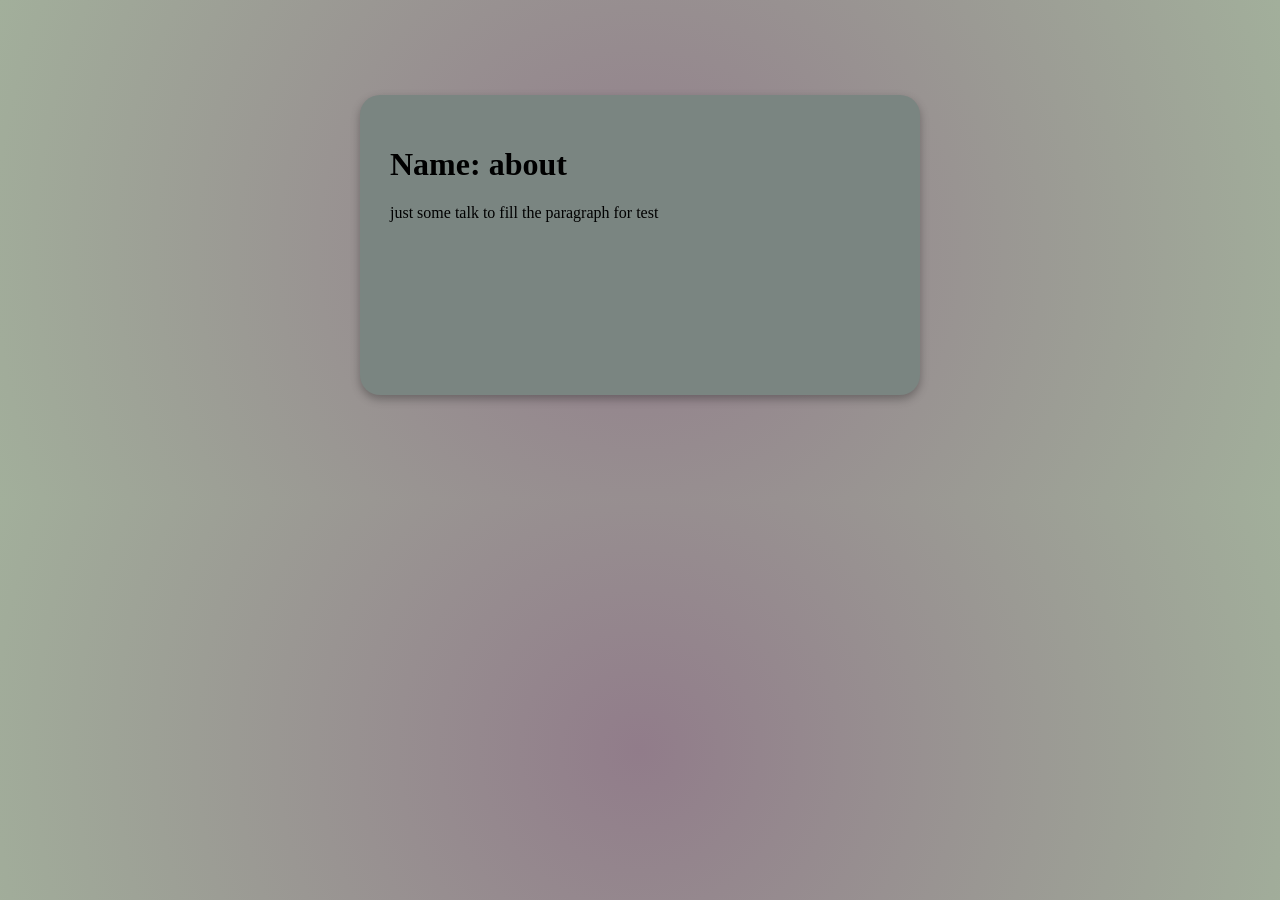
==== about.html @ db7a1335 "Add files via upload" ====
<!DOCTYPE html>
<html>
	<head>
		<title>i don't know right now</title>
		<link rel="stylesheet" href="style.css">
		<script src="script.js"></script>
	</head>
	<body>
		<div class="card highlight">
			<h1 class="name">Name: about</h1>
			<br>
			<p>just some talk to fill the paragraph for test</p>
		</div>
	</body>

</html>
---- style.css ----
body{
 background-image: radial-gradient( circle, #917C8A, #A2AF9B );
 }
 .name{
 height: 2px;
 }

 .card{
 color: black;
 background-color: #7A8581;
 border-radius: 20px;
 width: 500px;
 height: 240px;
 margin: 100px auto;
 padding: 30px;
 }
 .highlight {
    transform: translateY(-5px);
    box-shadow: 0 4px 10px rgba(0, 0, 0, 0.3);
    transition: transform 0.2s ease, box-shadow 0.2s ease;
}

.highlight:hover {
    transform: translateY(-10px);
    box-shadow: 0 6px 15px rgba(0, 0, 0, 0.4);
}
.about-bt{
background-color: #7d918e;
color: black;
border-radius: 20px;
border: 2px solid #1d2530;
width: 80px;
height: 40px;
margin: 0px auto;
}
#bt-menu{
height: 20px;
margin: 2px auto;
}
#homepage-img{
width: 200px;
height: 250px;
border-radius: 20px;
margin: -140px auto;
border: 2px solid #1d2530;
 
}
#bt-products{
float: right;
}
#bt-bar{
color: white;
background-color: #7A8581;
border-radius: 20px;
height: 0px;
width: auto;
padding: 30px;
}
.flag-button{
height:  auto;
width: 30px;
margin: -150px auto;
position:relative;
top: -10px;
}
#bt-debug{
position:relative;
top: -18px;
margin: 2px;
float: right;
}
#bt-email{
height: 45px;
position:relative;
top: 25px;
}
.text{
position:relative;
top: 20px;
}
#bt-ret-main{
position:relative;
top: -18px;
float: right;
margin: 2px;
}
#product1-img{
width: 200px;
height: 250px;
border-radius: 20px;
margin: 0px auto;
border: 2px solid #1d2530;
}
.product-img{
width: 200px;
height: 250px;
border-radius: 20px;
margin: 0px auto;
border: 2px solid #1d2530;
}
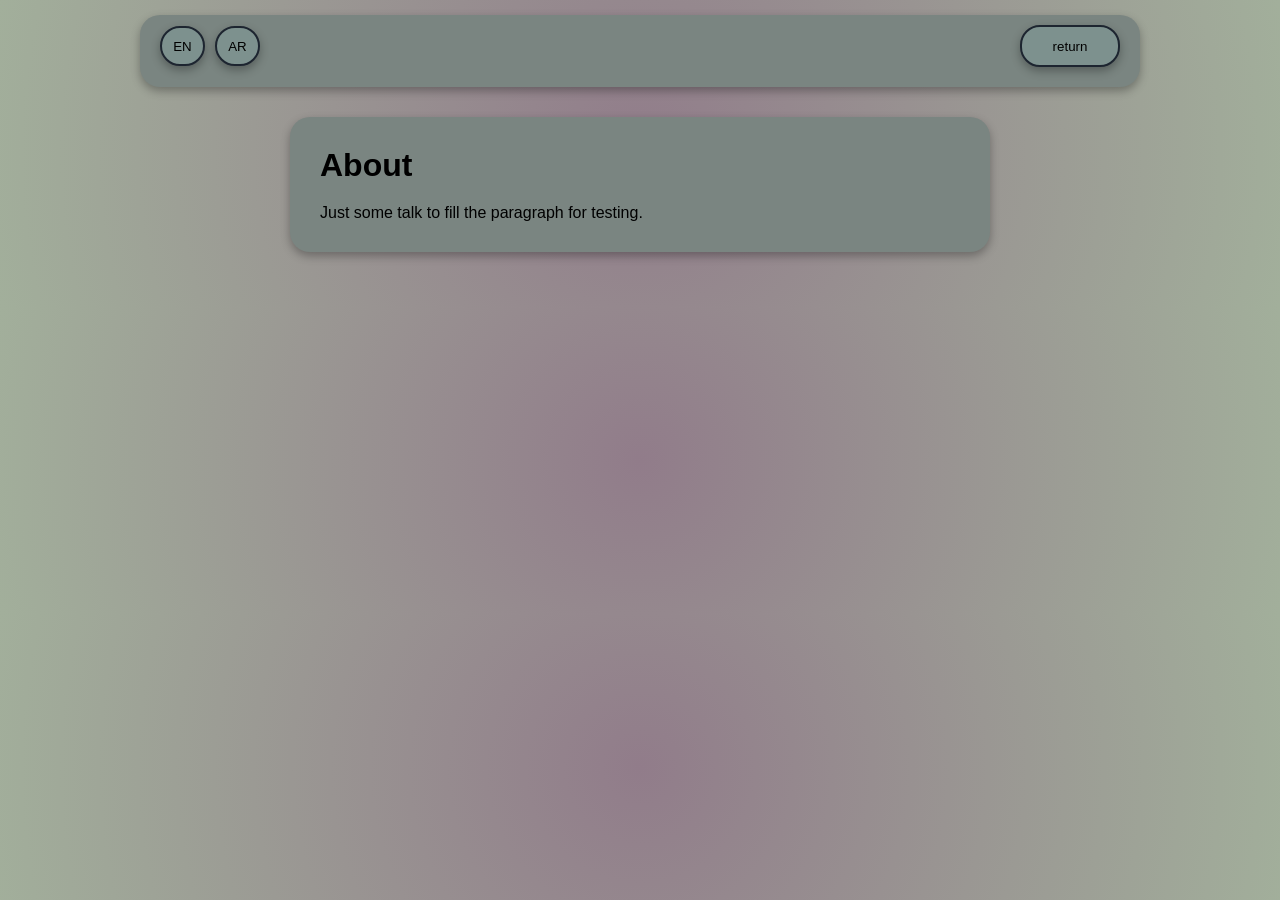
==== commit a86a5612: "Update about.html" ====
--- a/about.html
+++ b/about.html
@@ -1,16 +1,40 @@
 <!DOCTYPE html>
-<html>
-	<head>
-		<title>i don't know right now</title>
-		<link rel="stylesheet" href="style.css">
-		<script src="script.js"></script>
-	</head>
-	<body>
-		<div class="card highlight">
-			<h1 class="name">Name: about</h1>
-			<br>
-			<p>just some talk to fill the paragraph for test</p>
-		</div>
-	</body>
+<html lang="en">
+<head>
+    <meta charset="UTF-8">
+    <meta name="viewport" content="width=device-width, initial-scale=1.0">
 
+    <title>About</title>
+
+    <link rel="stylesheet" href="style.css">
+</head>
+<body>
+
+    <div id="bt-bar" class="highlight">
+        <button class="flag-button about-bt highlight" data-language="en">EN</button>
+        <button class="flag-button about-bt highlight" data-language="ar">AR</button>
+
+        <button
+            id="bt-ret-main"
+            class="about-bt highlight"
+            onclick="window.location.href='index.html'">
+            return
+        </button>
+    </div>
+
+    <div class="card highlight">
+
+        <h1 class="name">
+            About
+        </h1>
+
+        <p class="text">
+            Just some talk to fill the paragraph for testing.
+        </p>
+
+    </div>
+
+    <script src="script.js"></script>
+
+</body>
 </html>
--- a/style.css
+++ b/style.css
@@ -1,101 +1,254 @@
-body{
- background-image: radial-gradient( circle, #917C8A, #A2AF9B );
- }
- .name{
- height: 2px;
- }
-
- .card{
- color: black;
- background-color: #7A8581;
- border-radius: 20px;
- width: 500px;
- height: 240px;
- margin: 100px auto;
- padding: 30px;
- }
- .highlight {
+* {
+    margin: 0;
+    padding: 0;
+    box-sizing: border-box;
+}
+
+body {
+    background-image: radial-gradient(circle, #917C8A, #A2AF9B);
+    font-family: Arial, sans-serif;
+    padding: 20px;
+}
+
+.name {
+    margin-bottom: 15px;
+}
+
+.card {
+    color: black;
+    background-color: #7A8581;
+    border-radius: 20px;
+    width: 100%;
+    max-width: 700px;
+    margin: 30px auto;
+    padding: 30px;
+}
+
+.highlight {
     transform: translateY(-5px);
-    box-shadow: 0 4px 10px rgba(0, 0, 0, 0.3);
-    transition: transform 0.2s ease, box-shadow 0.2s ease;
+    box-shadow: 0 4px 10px rgba(0,0,0,.3);
+    transition: transform .2s ease, box-shadow .2s ease;
 }
 
 .highlight:hover {
     transform: translateY(-10px);
-    box-shadow: 0 6px 15px rgba(0, 0, 0, 0.4);
-}
-.about-bt{
-background-color: #7d918e;
-color: black;
-border-radius: 20px;
-border: 2px solid #1d2530;
-width: 80px;
-height: 40px;
-margin: 0px auto;
-}
-#bt-menu{
-height: 20px;
-margin: 2px auto;
-}
-#homepage-img{
-width: 200px;
-height: 250px;
-border-radius: 20px;
-margin: -140px auto;
-border: 2px solid #1d2530;
- 
-}
-#bt-products{
-float: right;
-}
-#bt-bar{
-color: white;
-background-color: #7A8581;
-border-radius: 20px;
-height: 0px;
-width: auto;
-padding: 30px;
-}
-.flag-button{
-height:  auto;
-width: 30px;
-margin: -150px auto;
-position:relative;
-top: -10px;
-}
-#bt-debug{
-position:relative;
-top: -18px;
-margin: 2px;
-float: right;
-}
-#bt-email{
-height: 45px;
-position:relative;
-top: 25px;
-}
-.text{
-position:relative;
-top: 20px;
-}
-#bt-ret-main{
-position:relative;
-top: -18px;
-float: right;
-margin: 2px;
-}
-#product1-img{
-width: 200px;
-height: 250px;
+    box-shadow: 0 6px 15px rgba(0,0,0,.4);
+}
+
+.about-bt {
+    background-color: #7d918e;
+    color: black;
+    border-radius: 20px;
+    border: 2px solid #1d2530;
+    width: 100px;
+    height: 42px;
+    cursor: pointer;
+}
+
+.about-bt:hover {
+    cursor: pointer;
+}
+
+#bt-bar {
+    display: flex;
+    align-items: center;
+    justify-content: space-between;
+    gap: 10px;
+
+    color: white;
+    background-color: #7A8581;
+    border-radius: 20px;
+
+    max-width: 1000px;
+    margin: auto;
+    padding: 15px 20px;
+}
+
+.flag-button {
+    width: 45px;
+    height: 40px;
+}
+
+#bt-debug,
+#bt-ret-main {
+    margin-left: auto;
+}
+
+#main {
+    display: flex;
+    justify-content: space-between;
+    align-items: center;
+    gap: 30px;
+
+    max-width: 900px;
+    min-height: 450px;
+}
+
+#homepage-img {
+    width: 320px;
+    max-width: 100%;
+    height: auto;
+
+    border-radius: 20px;
+    border: 2px solid #1d2530;
+}
+
+#name {
+    font-size: 60px;
+}
+
+#job {
+    font-size: 30px;
+    margin-top: 15px;
+}
+
+#bt-menu {
+    display: flex;
+    justify-content: center;
+    gap: 20px;
+
+    max-width: 700px;
+    padding: 20px;
+}
+
+#bt-products {
+    float: none;
+}
+
+.products-container {
+    display: grid;
+    grid-template-columns: repeat(3,1fr);
+    gap: 25px;
+
+    max-width: 1200px;
+    margin: 30px auto;
+}
+
+.product-box {
+width: 300px;
+}
+
+.product-img {
+width: 240px;
+height: 125px;
 border-radius: 20px;
 margin: 0px auto;
 border: 2px solid #1d2530;
-}
-.product-img{
-width: 200px;
-height: 250px;
-border-radius: 20px;
-margin: 0px auto;
-border: 2px solid #1d2530;
-}
- 
+
+}
+
+.cl-buy {
+    display: block;
+    margin: 20px 0 0 auto;
+    position: static;
+}
+
+.text {
+    margin-top: 20px;
+}
+
+#bt-email {
+    margin-top: 15px;
+    height: 45px;
+}
+
+textarea {
+    width: 100%;
+    resize: vertical;
+    padding: 10px;
+    border-radius: 10px;
+    border: 2px solid #1d2530;
+}
+
+/* ---------- Tablets ---------- */
+
+@media (max-width:1024px){
+
+    #main{
+        flex-direction: column;
+        text-align:center;
+        min-height:auto;
+    }
+
+    #homepage-img{
+        width:280px;
+    }
+
+    .products-container{
+        grid-template-columns:repeat(2,1fr);
+    }
+
+}
+
+/* ---------- Phones ---------- */
+
+@media (max-width:768px){
+
+    body{
+        padding:10px;
+    }
+
+    #bt-bar{
+        flex-wrap:wrap;
+    }
+
+    #main{
+        flex-direction:column;
+        text-align:center;
+        padding:20px;
+    }
+
+    #homepage-img{
+        width:100%;
+        max-width:300px;
+    }
+
+    #name{
+        font-size:42px;
+    }
+
+    #job{
+        font-size:24px;
+    }
+
+    #bt-menu{
+        flex-direction:column;
+        align-items:center;
+    }
+
+    .about-bt{
+        width:160px;
+    }
+
+    .products-container{
+        grid-template-columns:1fr;
+    }
+
+    .product-box{
+        max-width:350px;
+    }
+
+}
+
+/* ---------- Small Phones ---------- */
+
+@media (max-width:480px){
+
+    .card{
+        padding:20px;
+    }
+
+    #name{
+        font-size:34px;
+    }
+
+    #job{
+        font-size:20px;
+    }
+
+    .about-bt{
+        width:100%;
+        max-width:220px;
+    }
+
+}
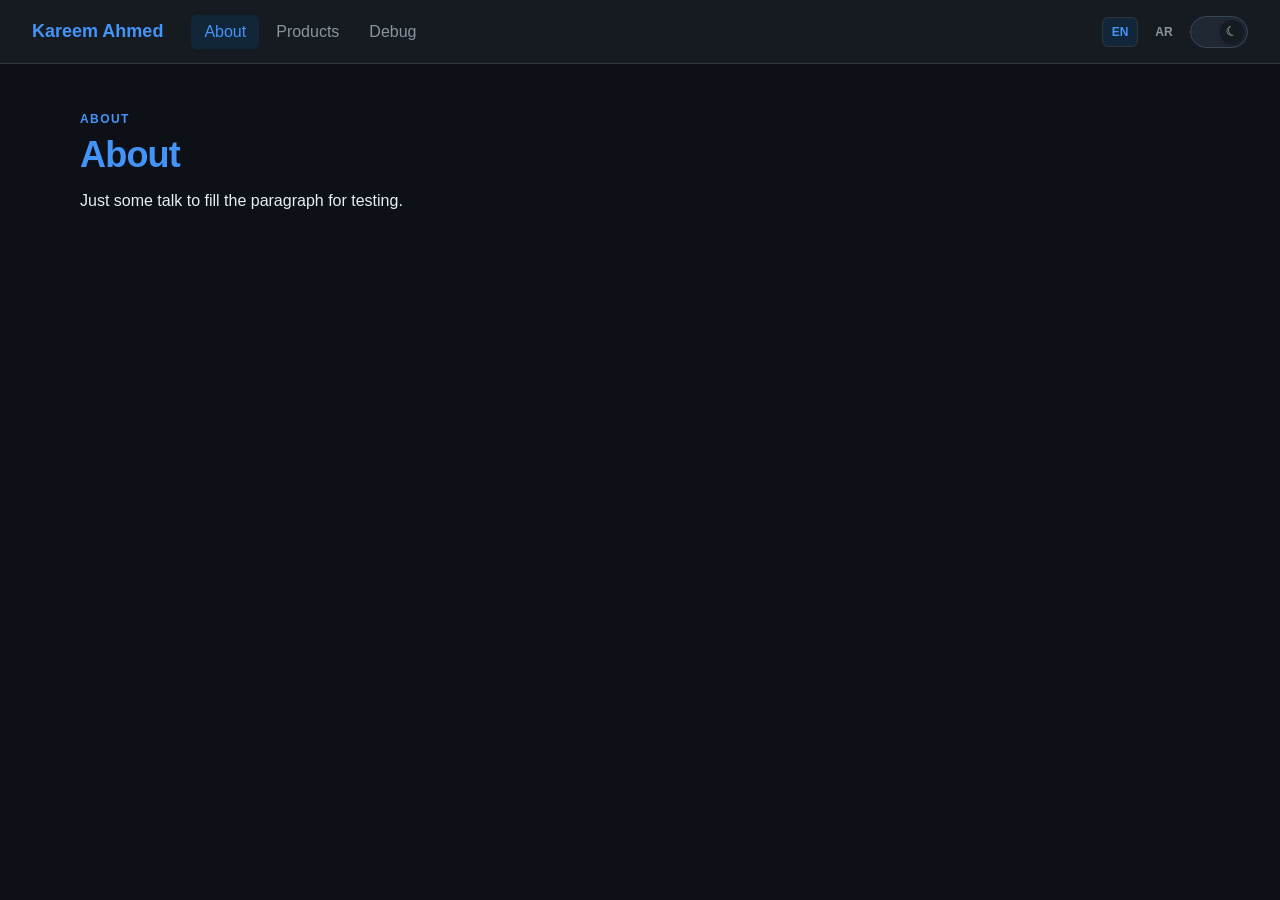
==== commit c6716adc: "Add files via upload" ====
--- a/about.html
+++ b/about.html
@@ -3,38 +3,36 @@
 <head>
     <meta charset="UTF-8">
     <meta name="viewport" content="width=device-width, initial-scale=1.0">
-
     <title>About</title>
-
     <link rel="stylesheet" href="style.css">
 </head>
 <body>
+    <header id="bt-bar" class="site-header">
+        <a class="brand" href="index.html">Kareem Ahmed</a>
+        <nav class="site-nav">
+            <button id="bt-about" class="nav-button nav-active" onclick="window.location.href='about.html'">من نحن</button>
+            <button id="bt-products" class="nav-button" onclick="window.location.href='products.html'">المنتجات</button>
+            <button id="bt-debug" class="nav-button" onclick="window.location.href='debug.html'">تصحيح</button>
+        </nav>
+        <div class="site-controls">
+            <button class="language-button" data-language="en">EN</button>
+            <button class="language-button" data-language="ar">AR</button>
+            <button id="theme-toggle" class="theme-button" type="button"></button>
+        </div>
+    </header>
 
-    <div id="bt-bar" class="highlight">
-        <button class="flag-button about-bt highlight" data-language="en">EN</button>
-        <button class="flag-button about-bt highlight" data-language="ar">AR</button>
-
-        <button
-            id="bt-ret-main"
-            class="about-bt highlight"
-            onclick="window.location.href='index.html'">
-            return
-        </button>
-    </div>
-
-    <div class="card highlight">
-
-        <h1 class="name">
-            About
-        </h1>
-
-        <p class="text">
-            Just some talk to fill the paragraph for testing.
-        </p>
-
-    </div>
+    <main class="page-shell">
+        <section class="content-panel about-panel">
+            <div class="section-heading">
+                <p class="eyebrow" id="about-eyebrow">ABOUT</p>
+                <h1 id="about-title" class="page-title">About</h1>
+            </div>
+            <div class="about-content">
+                <p id="about-text" class="text">Just some talk to fill the paragraph for testing.</p>
+            </div>
+        </section>
+    </main>
 
     <script src="script.js"></script>
-
 </body>
 </html>
--- a/style.css
+++ b/style.css
@@ -1,254 +1,783 @@
+:root {
+    --bg: #f6f8fa;
+    --surface: #ffffff;
+    --surface-muted: #f6f8fa;
+    --surface-hover: #f3f4f6;
+    --text: #1f2328;
+    --text-muted: #656d76;
+    --border: #d0d7de;
+    --border-strong: #afb8c1;
+    --blue: #0969da;
+    --blue-hover: #0559b8;
+    --blue-soft: #ddf4ff;
+    --green: #1a7f37;
+    --orange: #bc4c00;
+    --red: #cf222e;
+    --shadow: 0 8px 24px rgba(31, 35, 40, 0.08);
+    --shadow-lg: 0 16px 40px rgba(31, 35, 40, 0.14);
+    --radius: 10px;
+}
+
+html[data-theme="dark"] {
+    --bg: #0d1117;
+    --surface: #161b22;
+    --surface-muted: #21262d;
+    --surface-hover: #30363d;
+    --text: #e6edf3;
+    --text-muted: #8b949e;
+    --border: #30363d;
+    --border-strong: #484f58;
+    --blue: #4493f8;
+    --blue-hover: #58a6ff;
+    --blue-soft: #12263a;
+    --green: #3fb950;
+    --orange: #db6d28;
+    --red: #f85149;
+    --shadow: 0 8px 24px rgba(0, 0, 0, 0.25);
+    --shadow-lg: 0 16px 40px rgba(0, 0, 0, 0.4);
+}
+
+@media (prefers-color-scheme: dark) {
+    html:not([data-theme="light"]) {
+        --bg: #0d1117;
+        --surface: #161b22;
+        --surface-muted: #21262d;
+        --surface-hover: #30363d;
+        --text: #e6edf3;
+        --text-muted: #8b949e;
+        --border: #30363d;
+        --border-strong: #484f58;
+        --blue: #4493f8;
+        --blue-hover: #58a6ff;
+        --blue-soft: #12263a;
+        --green: #3fb950;
+        --orange: #db6d28;
+        --red: #f85149;
+        --shadow: 0 8px 24px rgba(0, 0, 0, 0.25);
+        --shadow-lg: 0 16px 40px rgba(0, 0, 0, 0.4);
+    }
+}
+
 * {
+    box-sizing: border-box;
+}
+
+html {
+    min-height: 100%;
+    background: var(--bg);
+    transition: background-color 0.25s ease;
+}
+
+body {
     margin: 0;
+    min-height: 100vh;
+    background: var(--bg);
+    color: var(--text);
+    font-family:
+        -apple-system,
+        BlinkMacSystemFont,
+        "Segoe UI",
+        Helvetica,
+        Arial,
+        sans-serif;
+    transition:
+        background-color 0.25s ease,
+        color 0.25s ease;
+}
+
+button,
+input,
+textarea {
+    font: inherit;
+}
+
+button {
+    color: inherit;
+}
+
+/* Header */
+
+.site-header {
+    width: 100%;
+    min-height: 64px;
+    padding: 0 32px;
+    display: flex;
+    align-items: center;
+    gap: 28px;
+    background: var(--surface);
+    border-bottom: 1px solid var(--border);
+    transition:
+        background-color 0.25s ease,
+        border-color 0.25s ease;
+}
+
+.brand {
+    color: var(--blue);
+    text-decoration: none;
+    font-size: 18px;
+    font-weight: 700;
+    white-space: nowrap;
+    transition: color 0.15s ease;
+}
+
+.brand:hover {
+    color: var(--blue-hover);
+}
+
+.site-nav {
+    display: flex;
+    align-items: center;
+    gap: 4px;
+    flex: 1;
+}
+
+.nav-button {
+    position: relative;
+    padding: 7px 12px;
+    border: 1px solid transparent;
+    border-radius: 6px;
+    background: transparent;
+    color: var(--text-muted);
+    cursor: pointer;
+    transition:
+        background-color 0.15s ease,
+        color 0.15s ease,
+        border-color 0.15s ease;
+}
+
+.nav-button:hover {
+    color: var(--text);
+    background: var(--surface-hover);
+}
+
+.nav-button.nav-active {
+    color: var(--blue);
+    background: var(--blue-soft);
+    border-color: transparent;
+}
+
+.site-controls {
+    display: flex;
+    align-items: center;
+    gap: 8px;
+}
+
+.language-button {
+    min-width: 36px;
+    height: 30px;
+    padding: 0 8px;
+    border: 1px solid transparent;
+    border-radius: 6px;
+    background: transparent;
+    color: var(--text-muted);
+    font-size: 12px;
+    font-weight: 600;
+    cursor: pointer;
+    transition:
+        background-color 0.15s ease,
+        color 0.15s ease,
+        border-color 0.15s ease;
+}
+
+.language-button:hover {
+    background: var(--surface-hover);
+    color: var(--text);
+}
+
+.language-button.active {
+    background: var(--blue-soft);
+    border-color: var(--border);
+    color: var(--blue);
+}
+
+/* Theme switch */
+
+.theme-button {
+    position: relative;
+    width: 58px;
+    height: 32px;
     padding: 0;
-    box-sizing: border-box;
-}
-
-body {
-    background-image: radial-gradient(circle, #917C8A, #A2AF9B);
-    font-family: Arial, sans-serif;
-    padding: 20px;
+    border: 1px solid var(--border);
+    border-radius: 999px;
+    background: #e5e7eb;
+    cursor: pointer;
+    overflow: hidden;
+    transition:
+        background-color 0.3s ease,
+        border-color 0.3s ease,
+        box-shadow 0.2s ease;
+}
+
+.theme-button:hover {
+    border-color: var(--border-strong);
+    box-shadow: 0 0 0 3px rgba(9, 105, 218, 0.08);
+}
+
+.theme-button:focus-visible {
+    outline: none;
+    box-shadow: 0 0 0 3px rgba(9, 105, 218, 0.2);
+}
+
+.theme-button::before {
+    content: "";
+    position: absolute;
+    top: 3px;
+    left: 3px;
+    width: 24px;
+    height: 24px;
+    border-radius: 50%;
+    background: #ffffff;
+    box-shadow: 0 2px 5px rgba(0, 0, 0, 0.2);
+    transform: translateX(0);
+    transition:
+        transform 0.3s cubic-bezier(0.4, 0, 0.2, 1),
+        background-color 0.3s ease;
+    z-index: 2;
+}
+
+.theme-button::after {
+    content: "☀";
+    position: absolute;
+    top: 6px;
+    left: 6px;
+    width: 18px;
+    height: 18px;
+    display: flex;
+    align-items: center;
+    justify-content: center;
+    color: #d97706;
+    font-size: 13px;
+    line-height: 18px;
+    transform: translateX(0) rotate(0deg);
+    transition:
+        transform 0.3s cubic-bezier(0.4, 0, 0.2, 1),
+        color 0.3s ease;
+    z-index: 3;
+}
+
+html[data-theme="dark"] .theme-button {
+    background: #202833;
+    border-color: #3b4653;
+}
+
+html[data-theme="dark"] .theme-button::before {
+    transform: translateX(26px);
+    background: #161b22;
+}
+
+html[data-theme="dark"] .theme-button::after {
+    content: "☾";
+    transform: translateX(26px) rotate(-15deg);
+    color: #c9d1d9;
+}
+
+/* General layout */
+
+.page-shell {
+    width: min(1120px, calc(100% - 40px));
+    margin: 0 auto;
+    padding: 48px 0 64px;
+}
+
+.home-shell {
+    padding-top: 56px;
+}
+
+/* Home */
+
+.hero-panel {
+    display: grid;
+    grid-template-columns: minmax(0, 1fr) minmax(380px, 0.9fr);
+    gap: 48px;
+    align-items: center;
+}
+
+.hero-copy {
+    max-width: 580px;
 }
 
 .name {
-    margin-bottom: 15px;
-}
-
-.card {
-    color: black;
-    background-color: #7A8581;
-    border-radius: 20px;
+    margin: 0;
+    color: var(--blue);
+    font-size: clamp(38px, 6vw, 64px);
+    line-height: 1.05;
+    letter-spacing: -1.8px;
+}
+
+.hero-job {
+    margin: 14px 0 0;
+    color: var(--text-muted);
+    font-size: 20px;
+}
+
+.hero-actions {
+    display: flex;
+    gap: 10px;
+    margin-top: 30px;
+}
+
+.hero-media {
+    position: relative;
+    overflow: hidden;
+    border: 1px solid var(--border);
+    border-radius: 12px;
+    background: var(--surface);
+    box-shadow: var(--shadow);
+    transition:
+        border-color 0.2s ease,
+        box-shadow 0.2s ease;
+}
+
+.hero-media:hover {
+    border-color: var(--border-strong);
+    box-shadow: var(--shadow-lg);
+}
+
+.hero-media img {
+    display: block;
     width: 100%;
-    max-width: 700px;
-    margin: 30px auto;
-    padding: 30px;
-}
-
-.highlight {
-    transform: translateY(-5px);
-    box-shadow: 0 4px 10px rgba(0,0,0,.3);
-    transition: transform .2s ease, box-shadow .2s ease;
-}
-
-.highlight:hover {
-    transform: translateY(-10px);
-    box-shadow: 0 6px 15px rgba(0,0,0,.4);
-}
-
-.about-bt {
-    background-color: #7d918e;
-    color: black;
-    border-radius: 20px;
-    border: 2px solid #1d2530;
-    width: 100px;
-    height: 42px;
+    height: auto;
+}
+
+.media-caption {
+    display: flex;
+    justify-content: space-between;
+    gap: 16px;
+    padding: 12px 16px;
+    border-top: 1px solid var(--border);
+    background: var(--surface);
+}
+
+.media-caption span:first-child {
+    color: var(--blue);
+    font-weight: 600;
+}
+
+.media-caption span:last-child {
+    color: var(--text-muted);
+}
+
+.primary-button,
+.secondary-button {
+    min-height: 38px;
+    padding: 8px 16px;
+    border-radius: 6px;
+    font-weight: 600;
     cursor: pointer;
-}
-
-.about-bt:hover {
-    cursor: pointer;
-}
-
-#bt-bar {
-    display: flex;
-    align-items: center;
+    transition:
+        background-color 0.15s ease,
+        border-color 0.15s ease,
+        color 0.15s ease,
+        transform 0.1s ease,
+        box-shadow 0.15s ease;
+}
+
+.primary-button {
+    border: 1px solid var(--blue);
+    background: var(--blue);
+    color: #ffffff;
+}
+
+.primary-button:hover {
+    background: var(--blue-hover);
+    border-color: var(--blue-hover);
+    box-shadow: 0 2px 6px rgba(9, 105, 218, 0.18);
+}
+
+.primary-button:active,
+.secondary-button:active {
+    transform: translateY(1px);
+}
+
+.secondary-button {
+    border: 1px solid var(--border-strong);
+    background: var(--surface);
+    color: var(--text);
+}
+
+.secondary-button:hover {
+    background: var(--surface-hover);
+    border-color: var(--blue);
+    color: var(--blue);
+}
+
+/* Page headings */
+
+.page-intro {
+    display: flex;
     justify-content: space-between;
-    gap: 10px;
-
-    color: white;
-    background-color: #7A8581;
-    border-radius: 20px;
-
-    max-width: 1000px;
-    margin: auto;
-    padding: 15px 20px;
-}
-
-.flag-button {
-    width: 45px;
-    height: 40px;
-}
-
-#bt-debug,
-#bt-ret-main {
-    margin-left: auto;
-}
-
-#main {
-    display: flex;
-    justify-content: space-between;
-    align-items: center;
-    gap: 30px;
-
-    max-width: 900px;
-    min-height: 450px;
-}
-
-#homepage-img {
-    width: 320px;
-    max-width: 100%;
-    height: auto;
-
-    border-radius: 20px;
-    border: 2px solid #1d2530;
-}
-
-#name {
-    font-size: 60px;
-}
-
-#job {
-    font-size: 30px;
-    margin-top: 15px;
-}
-
-#bt-menu {
-    display: flex;
-    justify-content: center;
-    gap: 20px;
-
-    max-width: 700px;
-    padding: 20px;
-}
-
-#bt-products {
-    float: none;
-}
+    align-items: flex-end;
+    gap: 32px;
+    margin-bottom: 32px;
+    padding-bottom: 20px;
+    border-bottom: 1px solid var(--border);
+}
+
+.page-title {
+    margin: 0;
+    color: var(--blue);
+    font-size: 36px;
+    letter-spacing: -0.8px;
+}
+
+.page-intro-text {
+    max-width: 420px;
+    margin: 0;
+    color: var(--text-muted);
+    line-height: 1.6;
+}
+
+.eyebrow {
+    margin: 0 0 8px;
+    color: var(--blue);
+    font-size: 12px;
+    font-weight: 700;
+    letter-spacing: 0.12em;
+    text-transform: uppercase;
+}
+
+/* Products */
 
 .products-container {
     display: grid;
-    grid-template-columns: repeat(3,1fr);
-    gap: 25px;
-
-    max-width: 1200px;
-    margin: 30px auto;
+    grid-template-columns: repeat(3, minmax(0, 1fr));
+    gap: 20px;
 }
 
 .product-box {
-width: 300px;
+    overflow: hidden;
+    border: 1px solid var(--border);
+    border-radius: var(--radius);
+    background: var(--surface);
+    box-shadow: var(--shadow);
+    transition:
+        border-color 0.2s ease,
+        box-shadow 0.2s ease,
+        transform 0.2s ease;
+}
+
+.product-box:hover {
+    border-color: var(--blue);
+    box-shadow: var(--shadow-lg);
+    transform: translateY(-2px);
+}
+
+.product-image-wrap {
+    position: relative;
+    background: var(--surface-muted);
 }
 
 .product-img {
-width: 240px;
-height: 125px;
-border-radius: 20px;
-margin: 0px auto;
-border: 2px solid #1d2530;
-
+    display: block;
+    width: 100%;
+    aspect-ratio: 1 / 1;
+    object-fit: cover;
+}
+
+.product-index {
+    position: absolute;
+    top: 12px;
+    right: 12px;
+    padding: 4px 7px;
+    border: 1px solid var(--border);
+    border-radius: 5px;
+    background: var(--surface);
+    color: var(--text-muted);
+    font-size: 11px;
+    font-weight: 700;
+}
+
+.product-info {
+    min-height: 145px;
+    padding: 20px;
+    display: flex;
+    flex-direction: column;
+    justify-content: space-between;
+    gap: 18px;
+}
+
+.product-name {
+    margin: 0;
+    color: var(--text);
+    font-size: 19px;
+    line-height: 1.3;
+}
+
+.product-price {
+    margin: 7px 0 0;
+    color: var(--text-muted);
+    font-size: 14px;
+    font-weight: 500;
 }
 
 .cl-buy {
-    display: block;
-    margin: 20px 0 0 auto;
-    position: static;
-}
-
-.text {
-    margin-top: 20px;
-}
-
-#bt-email {
-    margin-top: 15px;
-    height: 45px;
+    align-self: flex-start;
+    min-width: 86px;
+}
+
+/* Forms */
+
+textarea,
+input[type="text"],
+input[type="tel"] {
+    width: 100%;
+    border: 1px solid var(--border);
+    border-radius: 6px;
+    background: var(--surface);
+    color: var(--text);
+    outline: none;
+    transition:
+        border-color 0.15s ease,
+        box-shadow 0.15s ease,
+        background-color 0.25s ease;
 }
 
 textarea {
-    width: 100%;
+    min-height: 180px;
+    padding: 12px;
     resize: vertical;
-    padding: 10px;
-    border-radius: 10px;
-    border: 2px solid #1d2530;
-}
-
-/* ---------- Tablets ---------- */
-
-@media (max-width:1024px){
-
-    #main{
-        flex-direction: column;
-        text-align:center;
-        min-height:auto;
-    }
-
-    #homepage-img{
-        width:280px;
-    }
-
-    .products-container{
-        grid-template-columns:repeat(2,1fr);
-    }
-
-}
-
-/* ---------- Phones ---------- */
-
-@media (max-width:768px){
-
-    body{
-        padding:10px;
-    }
-
-    #bt-bar{
-        flex-wrap:wrap;
-    }
-
-    #main{
-        flex-direction:column;
-        text-align:center;
-        padding:20px;
-    }
-
-    #homepage-img{
-        width:100%;
-        max-width:300px;
-    }
-
-    #name{
-        font-size:42px;
-    }
-
-    #job{
-        font-size:24px;
-    }
-
-    #bt-menu{
-        flex-direction:column;
-        align-items:center;
-    }
-
-    .about-bt{
-        width:160px;
-    }
-
-    .products-container{
-        grid-template-columns:1fr;
-    }
-
-    .product-box{
-        max-width:350px;
-    }
-
-}
-
-/* ---------- Small Phones ---------- */
-
-@media (max-width:480px){
-
-    .card{
-        padding:20px;
-    }
-
-    #name{
-        font-size:34px;
-    }
-
-    #job{
-        font-size:20px;
-    }
-
-    .about-bt{
-        width:100%;
-        max-width:220px;
-    }
-
-}
+}
+
+input[type="text"],
+input[type="tel"] {
+    min-height: 38px;
+    padding: 8px 10px;
+}
+
+textarea:focus,
+input[type="text"]:focus,
+input[type="tel"]:focus {
+    border-color: var(--blue);
+    box-shadow: 0 0 0 3px rgba(9, 105, 218, 0.12);
+}
+
+/* Buy modal */
+
+.buy-modal-overlay {
+    position: fixed;
+    inset: 0;
+    z-index: 1000;
+    display: flex;
+    align-items: center;
+    justify-content: center;
+    padding: 24px;
+    background: rgba(31, 35, 40, 0.48);
+    backdrop-filter: blur(3px);
+    animation: modal-overlay-in 0.18s ease;
+}
+
+html[data-theme="dark"] .buy-modal-overlay {
+    background: rgba(0, 0, 0, 0.65);
+}
+
+.buy-modal {
+    width: min(440px, 100%);
+    overflow: hidden;
+    border: 1px solid var(--border);
+    border-radius: 12px;
+    background: var(--surface);
+    color: var(--text);
+    box-shadow: var(--shadow-lg);
+    animation: modal-in 0.2s ease;
+}
+
+.buy-modal-header {
+    padding: 22px 24px 18px;
+    border-bottom: 1px solid var(--border);
+}
+
+.buy-modal-header h2 {
+    margin: 0;
+    color: var(--blue);
+    font-size: 22px;
+    line-height: 1.25;
+}
+
+.buy-modal-product {
+    margin-top: 7px;
+    color: var(--text-muted);
+    font-size: 14px;
+}
+
+.buy-modal-body {
+    padding: 22px 24px;
+    display: flex;
+    flex-direction: column;
+    gap: 18px;
+}
+
+.buy-modal-field {
+    display: grid;
+    grid-template-columns: 100px minmax(0, 1fr);
+    align-items: center;
+    gap: 14px;
+}
+
+.buy-modal-field label {
+    color: var(--text);
+    font-size: 14px;
+    font-weight: 600;
+}
+
+.buy-modal-field input {
+    min-width: 0;
+}
+
+.buy-modal-footer {
+    display: flex;
+    justify-content: flex-end;
+    gap: 10px;
+    padding: 16px 24px;
+    border-top: 1px solid var(--border);
+    background: var(--surface-muted);
+}
+
+.buy-modal-footer button {
+    min-height: 36px;
+    padding: 7px 16px;
+    border-radius: 6px;
+    font-weight: 600;
+    cursor: pointer;
+    transition:
+        background-color 0.15s ease,
+        border-color 0.15s ease,
+        color 0.15s ease;
+}
+
+.buy-modal-cancel {
+    border: 1px solid var(--border-strong);
+    background: var(--surface);
+    color: var(--text);
+}
+
+.buy-modal-cancel:hover {
+    background: var(--surface-hover);
+}
+
+.buy-modal-submit {
+    border: 1px solid var(--blue);
+    background: var(--blue);
+    color: #ffffff;
+}
+
+.buy-modal-submit:hover {
+    background: var(--blue-hover);
+    border-color: var(--blue-hover);
+}
+
+@keyframes modal-overlay-in {
+    from {
+        opacity: 0;
+    }
+
+    to {
+        opacity: 1;
+    }
+}
+
+@keyframes modal-in {
+    from {
+        opacity: 0;
+        transform: translateY(8px) scale(0.98);
+    }
+
+    to {
+        opacity: 1;
+        transform: translateY(0) scale(1);
+    }
+}
+
+/* Responsive */
+
+@media (max-width: 850px) {
+    .hero-panel {
+        grid-template-columns: 1fr;
+    }
+
+    .hero-copy {
+        max-width: none;
+    }
+
+    .products-container {
+        grid-template-columns: repeat(2, minmax(0, 1fr));
+    }
+}
+
+@media (max-width: 650px) {
+    .site-header {
+        min-height: auto;
+        padding: 14px 18px;
+        flex-wrap: wrap;
+        gap: 12px;
+    }
+
+    .site-nav {
+        order: 3;
+        width: 100%;
+    }
+
+    .site-controls {
+        margin-left: auto;
+    }
+
+    .page-shell {
+        width: min(100% - 28px, 1120px);
+        padding-top: 32px;
+    }
+
+    .home-shell {
+        padding-top: 32px;
+    }
+
+    .hero-actions {
+        flex-wrap: wrap;
+    }
+
+    .page-intro {
+        display: block;
+    }
+
+    .page-intro-text {
+        margin-top: 12px;
+    }
+
+    .products-container {
+        grid-template-columns: 1fr;
+    }
+
+    .buy-modal-overlay {
+        padding: 14px;
+    }
+
+    .buy-modal-header {
+        padding: 20px;
+    }
+
+    .buy-modal-body {
+        padding: 20px;
+    }
+
+    .buy-modal-field {
+        grid-template-columns: 1fr;
+        gap: 7px;
+    }
+
+    .buy-modal-footer {
+        padding: 14px 20px;
+    }
+
+    .buy-modal-footer button {
+        flex: 1;
+    }
+}
+
+@media (prefers-reduced-motion: reduce) {
+    *,
+    *::before,
+    *::after {
+        scroll-behavior: auto !important;
+        animation-duration: 0.01ms !important;
+        animation-iteration-count: 1 !important;
+        transition-duration: 0.01ms !important;
+    }
+}
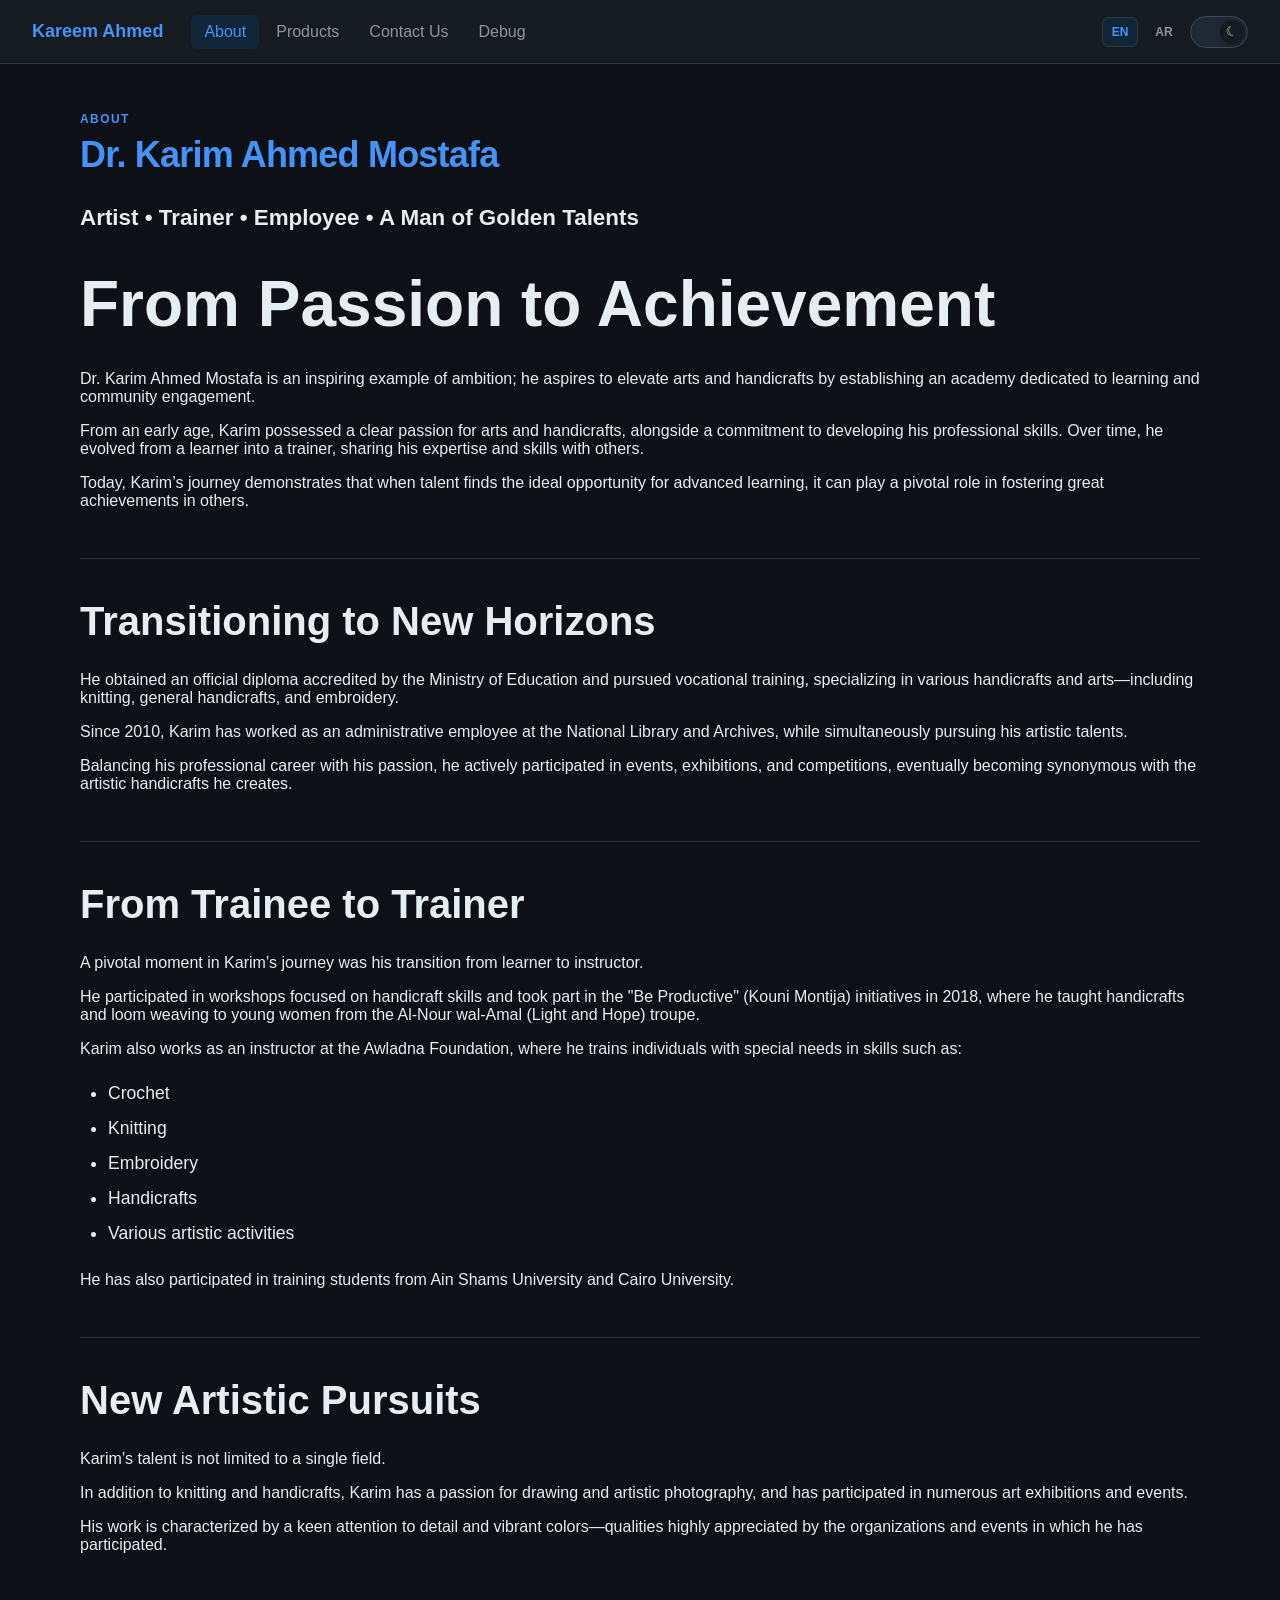
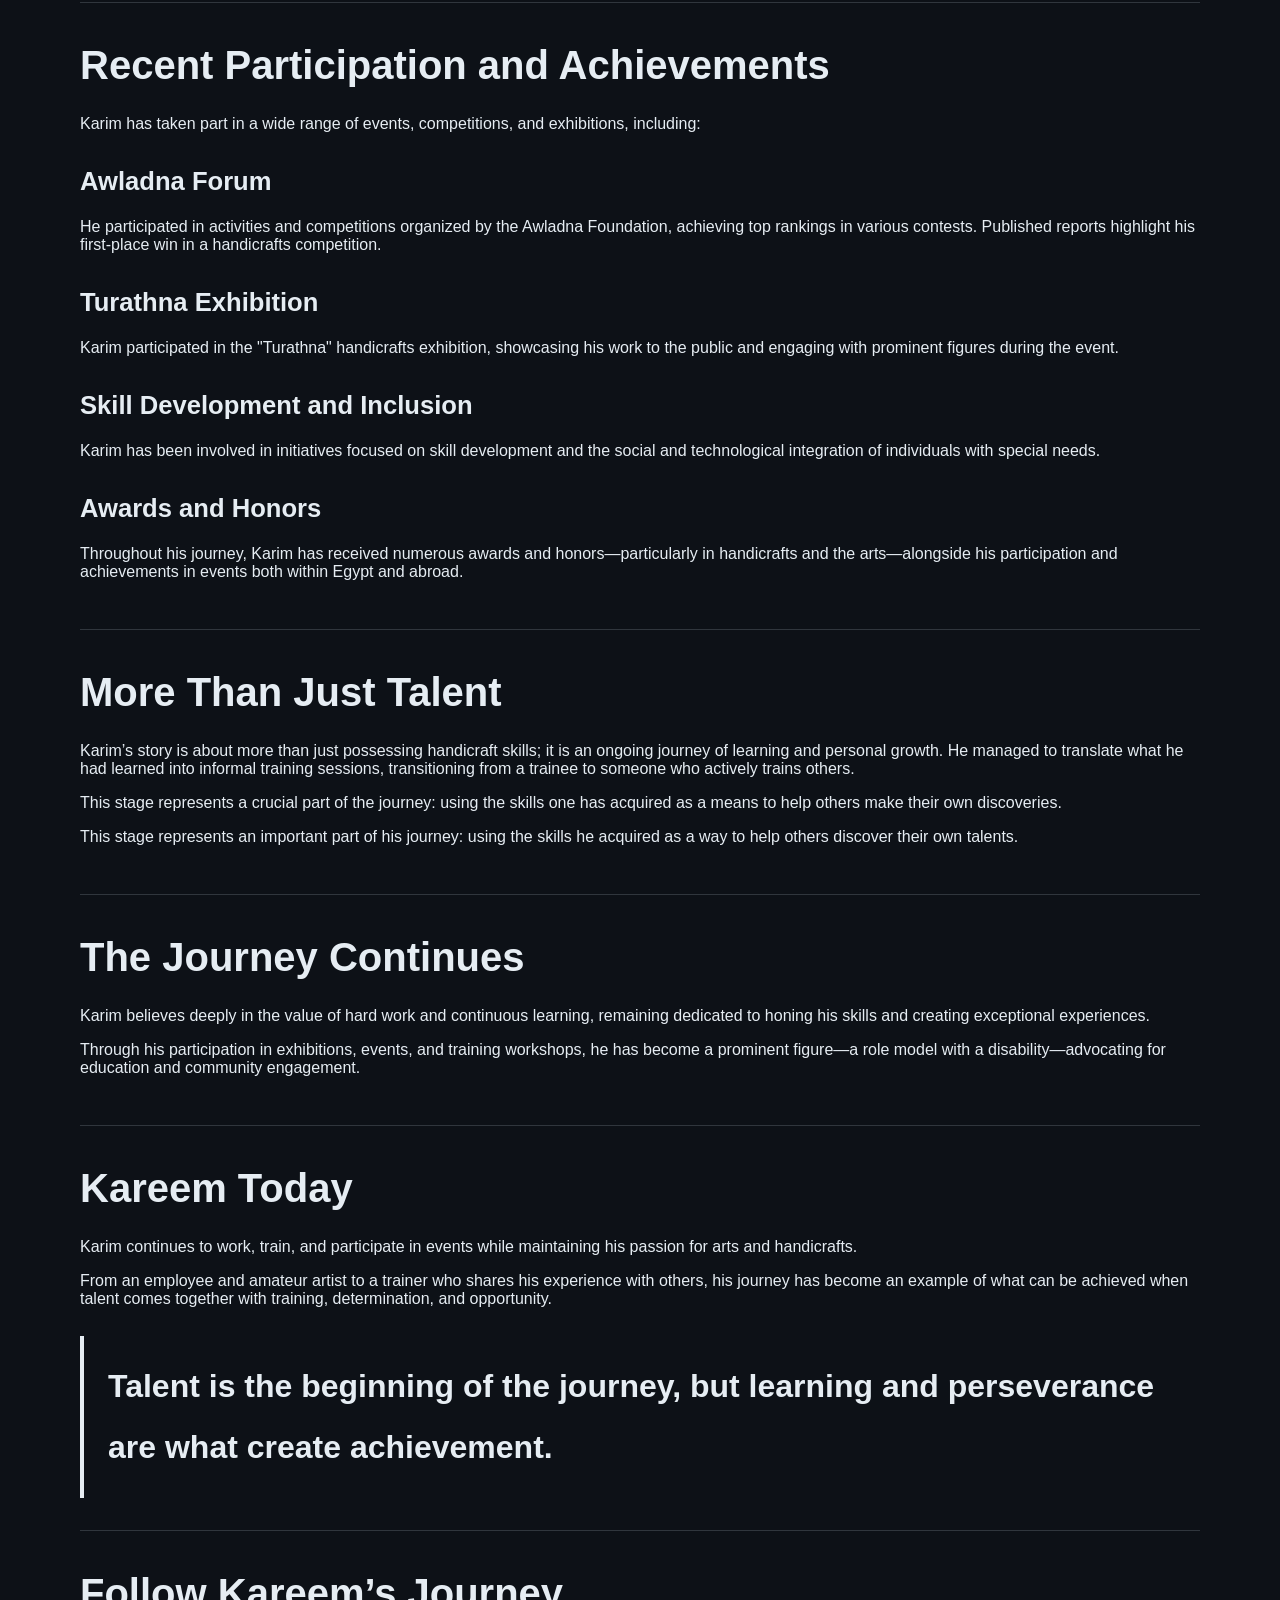
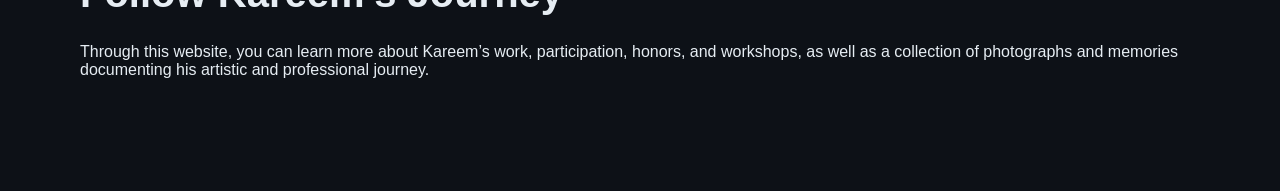
==== commit a92f466a: "Add files via upload" ====
--- a/about.html
+++ b/about.html
@@ -9,11 +9,14 @@
 <body>
     <header id="bt-bar" class="site-header">
         <a class="brand" href="index.html">Kareem Ahmed</a>
+
         <nav class="site-nav">
             <button id="bt-about" class="nav-button nav-active" onclick="window.location.href='about.html'">من نحن</button>
             <button id="bt-products" class="nav-button" onclick="window.location.href='products.html'">المنتجات</button>
+            <button id="bt-contact" class="nav-button" onclick="window.location.href='contact.html'">تواصل معنا</button>
             <button id="bt-debug" class="nav-button" onclick="window.location.href='debug.html'">تصحيح</button>
         </nav>
+
         <div class="site-controls">
             <button class="language-button" data-language="en">EN</button>
             <button class="language-button" data-language="ar">AR</button>
@@ -25,10 +28,202 @@
         <section class="content-panel about-panel">
             <div class="section-heading">
                 <p class="eyebrow" id="about-eyebrow">ABOUT</p>
-                <h1 id="about-title" class="page-title">About</h1>
+                <h1 id="about-title" class="page-title">د. كريم أحمد مصطفى</h1>
             </div>
+
             <div class="about-content">
-                <p id="about-text" class="text">Just some talk to fill the paragraph for testing.</p>
+
+                    <header class="about-intro">
+                        <p id="about-subtitle" class="about-subtitle">
+                            فنان • مدرب • موظف • صاحب موهبة استثنائية
+                        </p>
+
+                        <h2 id="about-intro-title">
+                            من الشغف إلى الإنجاز
+                        </h2>
+
+                        <p id="about-intro-1">
+                            د. كريم أحمد مصطفى هو نموذج ملهم للطموح والإبداع، استطاع أن يحوّل شغفه بالفنون والحرف اليدوية إلى مسيرة حافلة بالتعلم والعمل والمشاركة المجتمعية.
+                        </p>
+
+                        <p id="about-intro-2">
+                            منذ سنواته الأولى، امتلك كريم شغفًا واضحًا بالفنون والأعمال اليدوية، وحرص على تطوير مهاراته باستمرار. ومع مرور الوقت، لم يكتفِ بأن يكون متعلمًا، بل أصبح مدربًا ينقل خبراته ومهاراته إلى الآخرين.
+                        </p>
+
+                        <p id="about-intro-3">
+                            واليوم، يمثل كريم تجربة تؤكد أن الموهبة عندما تجد الفرصة المناسبة للتعلم والتطوير يمكن أن تتحول إلى إنجاز حقيقي وتأثير في الآخرين.
+                        </p>
+                    </header>
+
+                    <section class="about-section">
+                        <h2 id="about-education-title">
+                            رحلته التعليمية والمهنية
+                        </h2>
+
+                        <p id="about-education-1">
+                            حصل كريم على دبلوم مهني معتمد من وزارة التربية والتعليم، ودرس الأعمال المهنية وتخصص في عدد من الحرف والفنون اليدوية، من بينها التريكو والأشغال اليدوية والتطريز.
+                        </p>
+
+                        <p id="about-education-2">
+                            ومنذ عام 2010، يعمل كريم موظفًا إداريًا في دار الكتب والوثائق القومية، إلى جانب استمراره في ممارسة وتنمية موهبته الفنية.
+                        </p>
+
+                        <p id="about-education-3">
+                            وبالتوازي مع عمله، واصل كريم المشاركة في الأنشطة والمعارض والمسابقات، حتى أصبح اسمه مرتبطًا بالمشغولات اليدوية والفنون التي يقدمها.
+                        </p>
+                    </section>
+
+                    <section class="about-section">
+                        <h2 id="about-training-title">
+                            من متدرب إلى مدرب
+                        </h2>
+
+                        <p id="about-training-1">
+                            واحدة من أهم محطات رحلة كريم كانت انتقاله من مرحلة التعلم إلى التعليم.
+                        </p>
+
+                        <p id="about-training-2">
+                            شارك كريم في مبادرات وورش تدريبية لتعليم الآخرين مهارات الحرف اليدوية، ومنها مشاركته في مبادرة «كوني منتجة» عام 2018، حيث ساهم في تعليم الأعمال اليدوية والنول لفتيات من فرقة النور والأمل.
+                        </p>
+
+                        <p id="about-training-3">
+                            كما يعمل كريم كمدرب في مؤسسة أولادنا، حيث يساهم في تدريب الأشخاص ذوي الإعاقة على مهارات مثل:
+                        </p>
+
+                        <ul>
+                            <li id="about-skill-1">الكروشيه</li>
+                            <li id="about-skill-2">التريكو</li>
+                            <li id="about-skill-3">التطريز</li>
+                            <li id="about-skill-4">المشغولات اليدوية</li>
+                            <li id="about-skill-5">الأعمال الفنية المختلفة</li>
+                        </ul>
+
+                        <p id="about-training-4">
+                            وشارك كذلك في تدريب طلاب بجامعتي عين شمس والقاهرة.
+                        </p>
+                    </section>
+
+                    <section class="about-section">
+                        <h2 id="about-art-title">
+                            الفن والإبداع
+                        </h2>
+
+                        <p id="about-art-1">
+                            لا تقتصر موهبة كريم على مجال واحد.
+                        </p>
+
+                        <p id="about-art-2">
+                            فإلى جانب التريكو والمشغولات اليدوية، اهتم كريم بالرسم والتصوير والأعمال الفنية، كما شارك في عدد من المعارض والفعاليات الفنية والثقافية.
+                        </p>
+
+                        <p id="about-art-3">
+                            وتظهر أعماله اهتمامًا واضحًا بالتفاصيل والألوان وإعادة توظيف الخامات، وهو ما جعل موهبته تحظى باهتمام المؤسسات والفعاليات التي شارك فيها.
+                        </p>
+                    </section>
+
+                    <section class="about-section">
+                        <h2 id="about-achievements-title">
+                            أبرز المشاركات والإنجازات
+                        </h2>
+
+                        <p id="about-achievements-intro">
+                            خلال مسيرته، شارك كريم في العديد من الفعاليات والمسابقات والمعارض، من بينها:
+                        </p>
+
+                        <h3 id="about-awladna-title">
+                            ملتقى أولادنا
+                        </h3>
+
+                        <p id="about-awladna-text">
+                            شارك كريم في فعاليات ومنافسات مؤسسة أولادنا، وحقق مراكز متقدمة في مسابقات مختلفة. وتشير التغطيات المنشورة إلى حصوله على المركز الأول في إحدى مسابقات الأشغال اليدوية على مستوى مشاركين من عشرات الدول.
+                        </p>
+
+                        <h3 id="about-turathna-title">
+                            معرض تراثنا
+                        </h3>
+
+                        <p id="about-turathna-text">
+                            شارك كريم في معرض «تراثنا» للحرف اليدوية، حيث عرض أعماله اليدوية أمام الجمهور، والتقى بعدد من الشخصيات العامة خلال فعاليات المعرض.
+                        </p>
+
+                        <h3 id="about-inclusion-title">
+                            مبادرات وورش تدريبية
+                        </h3>
+
+                        <p id="about-inclusion-text">
+                            شارك كريم في مبادرات تهدف إلى تنمية المهارات ودمج الأشخاص ذوي الإعاقة في الأنشطة الفنية والمجتمعية.
+                        </p>
+
+                        <h3 id="about-awards-title">
+                            جوائز وتكريمات
+                        </h3>
+
+                        <p id="about-awards-text">
+                            حصل كريم على عدد من الجوائز والتكريمات خلال مسيرته، وتشمل تكريمات مرتبطة بالحرف اليدوية والفنون، بالإضافة إلى مشاركات ونتائج في فعاليات داخل مصر وخارجها.
+                        </p>
+                    </section>
+
+                    <section class="about-section">
+                        <h2 id="about-more-title">
+                            أكثر من مجرد موهبة
+                        </h2>
+
+                        <p id="about-more-1">
+                            قصة كريم ليست فقط قصة فنان يمتلك مهارة في الأعمال اليدوية؛ إنها رحلة مستمرة من التعلم والعمل والتطوير ومساعدة الآخرين.
+                        </p>
+
+                        <p id="about-more-2">
+                            فقد استطاع أن يحول ما تعلمه إلى خبرة يشاركها مع غيره، وأن ينتقل من شخص يتلقى التدريب إلى شخص يقوم بالتدريب والتعليم.
+                        </p>
+
+                        <p id="about-more-3">
+                            وهذه المرحلة تمثل جانبًا مهمًا من رحلته: أن تكون المهارة التي اكتسبها كريم وسيلة لفتح الطريق أمام أشخاص آخرين لاكتشاف مواهبهم أيضًا.
+                        </p>
+                    </section>
+
+                    <section class="about-section">
+                        <h2 id="about-vision-title">
+                            رؤيته
+                        </h2>
+
+                        <p id="about-vision-1">
+                            يؤمن كريم بأهمية العمل والتعلم المستمر، ويحرص على تطوير مهاراته وتجربة مجالات جديدة.
+                        </p>
+
+                        <p id="about-vision-2">
+                            ومن خلال مشاركاته في المعارض والفعاليات وورش التدريب، يسعى إلى تقديم نموذج عملي لقدرة الأشخاص ذوي الإعاقة على التعلم والإبداع والمشاركة في المجتمع.
+                        </p>
+                    </section>
+
+                    <section class="about-section">
+                        <h2 id="about-today-title">
+                            كريم اليوم
+                        </h2>
+
+                        <p id="about-today-1">
+                            يواصل كريم العمل والتدريب والمشاركة في الفعاليات، مع استمرار شغفه بالفنون والحرف اليدوية.
+                        </p>
+
+                        <p id="about-today-2">
+                            ومن موظف وفنان هاوٍ إلى مدرب يشارك خبرته مع الآخرين، أصبحت رحلته مثالًا على ما يمكن تحقيقه عندما تجتمع الموهبة مع التدريب والإصرار وإتاحة الفرصة.
+                        </p>
+
+                        <blockquote id="about-quote" class="about-quote">
+                            «الموهبة بداية الطريق، لكن التعلم والاستمرار هما ما يصنعان الإنجاز.»
+                        </blockquote>
+                    </section>
+
+                    <section class="about-section about-follow">
+                        <h2 id="about-follow-title">
+                            تابع رحلة كريم
+                        </h2>
+
+                        <p id="about-follow-text">
+                            من خلال هذا الموقع، يمكنكم التعرف أكثر على أعمال كريم، ومشاركاته، وتكريماته، والورش التي يقدمها، بالإضافة إلى مجموعة من الصور والذكريات التي توثق رحلته الفنية والمهنية.
+                        </p>
+                    </section>
+
+                </article>
             </div>
         </section>
     </main>
--- a/style.css
+++ b/style.css
@@ -515,6 +515,45 @@
     min-width: 86px;
 }
 
+/* Contact */
+
+.contact-content {
+    display: grid;
+    grid-template-columns: repeat(2, minmax(0, 1fr));
+    gap: 20px;
+}
+
+.contact-item {
+    min-height: 120px;
+    padding: 22px;
+    border: 1px solid var(--border);
+    border-radius: var(--radius);
+    background: var(--surface);
+    box-shadow: var(--shadow);
+    transition:
+        border-color 0.2s ease,
+        box-shadow 0.2s ease;
+}
+
+.contact-item:hover {
+    border-color: var(--blue);
+    box-shadow: var(--shadow-lg);
+}
+
+.contact-item h2 {
+    margin: 0 0 12px;
+    color: var(--blue);
+    font-size: 18px;
+}
+
+.contact-item p {
+    min-height: 24px;
+    margin: 0;
+    color: var(--text);
+    line-height: 1.6;
+    overflow-wrap: anywhere;
+}
+
 /* Forms */
 
 textarea,
@@ -701,6 +740,10 @@
     .products-container {
         grid-template-columns: repeat(2, minmax(0, 1fr));
     }
+
+    .contact-content {
+        grid-template-columns: 1fr;
+    }
 }
 
 @media (max-width: 650px) {
@@ -768,6 +811,10 @@
 
     .buy-modal-footer button {
         flex: 1;
+    }
+
+    .contact-content {
+        grid-template-columns: 1fr;
     }
 }
 
@@ -781,3 +828,76 @@
         transition-duration: 0.01ms !important;
     }
 }
+
+#bt-email {
+    margin: 20px;
+}
+
+/* About */
+
+.about-biography {
+    width: 100%;
+    max-width: 100%;
+    text-align: start;
+    overflow-wrap: anywhere;
+}
+
+.about-intro {
+    padding-bottom: 32px;
+    border-bottom: 1px solid var(--border);
+}
+
+.about-subtitle {
+    font-size: clamp(1rem, 2vw, 1.4rem);
+    font-weight: 600;
+    line-height: 1.8;
+}
+
+.about-intro h2 {
+    font-size: clamp(2rem, 5vw, 4rem);
+    line-height: 1.3;
+    margin: 24px 0;
+}
+
+.about-biography p {
+    font-size: clamp(1rem, 1.5vw, 1.2rem);
+    line-height: 2;
+    margin: 0 0 18px;
+}
+
+.about-section {
+    padding: 32px 0;
+    border-bottom: 1px solid var(--border);
+}
+
+.about-section h2 {
+    font-size: clamp(1.7rem, 3.5vw, 2.5rem);
+    line-height: 1.5;
+    margin: 0 0 20px;
+}
+
+.about-section h3 {
+    font-size: clamp(1.2rem, 2.5vw, 1.6rem);
+    line-height: 1.6;
+    margin: 28px 0 12px;
+}
+
+.about-section ul {
+    padding-inline-start: 28px;
+    line-height: 2;
+    font-size: 1.1rem;
+    margin-bottom: 20px;
+}
+
+.about-quote {
+    margin: 28px 0 0;
+    padding: 20px 24px;
+    border-inline-start: 4px solid currentColor;
+    font-size: clamp(1.3rem, 2.5vw, 2rem);
+    font-weight: 600;
+    line-height: 1.9;
+}
+
+.about-follow {
+    border-bottom: none;
+}
